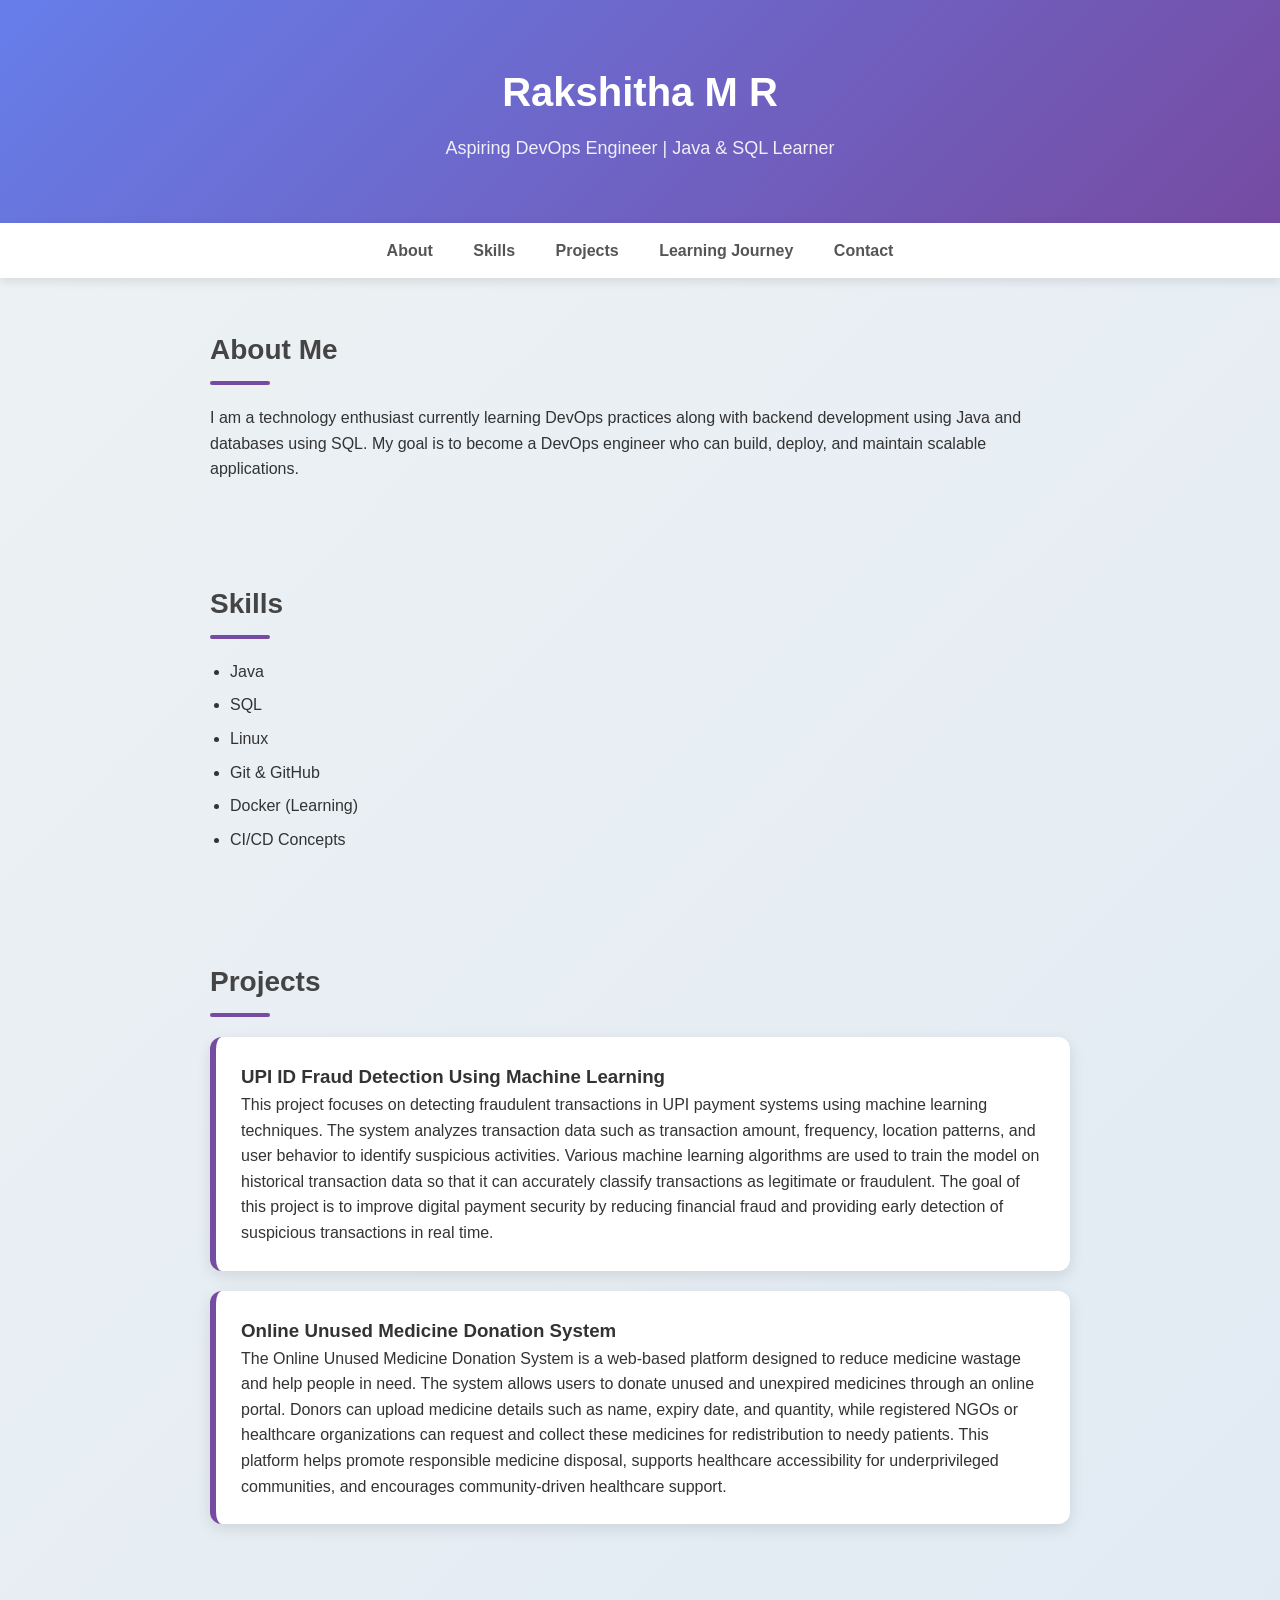
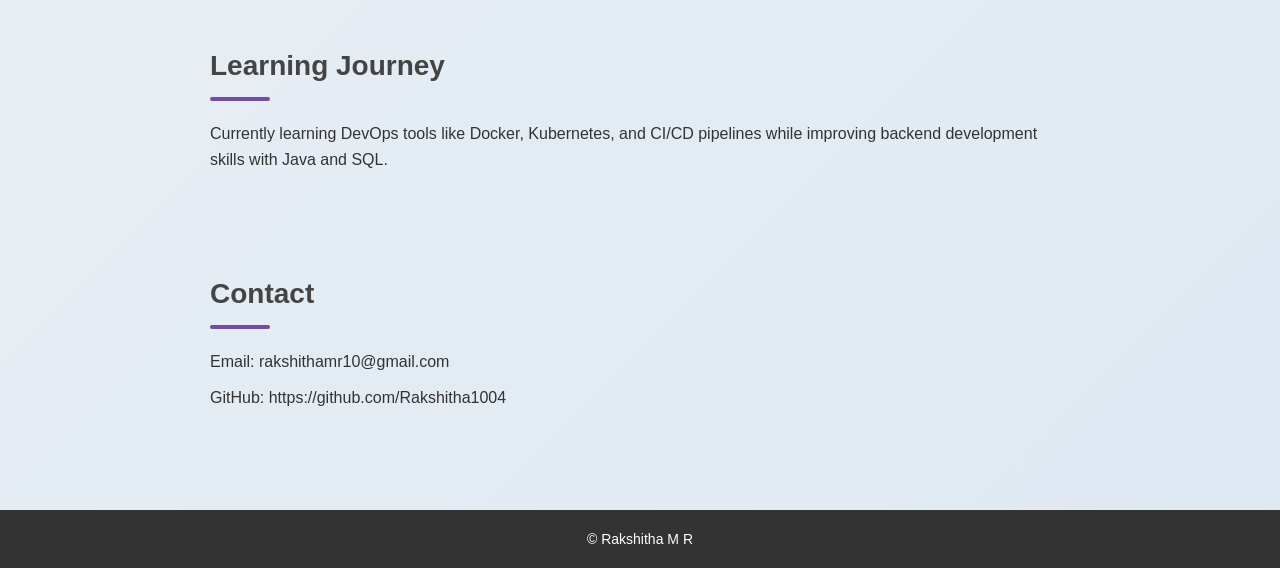
==== index.html @ 663164a5 "Portfolio updated" ====
<!DOCTYPE html>
<html lang="en">
<head>
<meta charset="UTF-8">
<title>My Portfolio</title>
<link rel="stylesheet" href="style.css">
</head>

<body>

<header>
<h1>Rakshitha M R</h1>
<p>Aspiring DevOps Engineer | Java & SQL Learner</p>
</header>

<nav>
<a href="#about">About</a>
<a href="#skills">Skills</a>
<a href="#projects">Projects</a>
<a href="#learning">Learning Journey</a>
<a href="#contact">Contact</a>
</nav>

<section id="about">
<h2>About Me</h2>
<p>
I am a technology enthusiast currently learning DevOps practices along with backend development using Java and databases using SQL.
My goal is to become a DevOps engineer who can build, deploy, and maintain scalable applications.
</p>
</section>

<section id="skills">
<h2>Skills</h2>
<ul>
<li>Java</li>
<li>SQL</li>
<li>Linux</li>
<li>Git & GitHub</li>
<li>Docker (Learning)</li>
<li>CI/CD Concepts</li>
</ul>
</section>

<section id="projects">
<h2>Projects</h2>

<div class="project">
<h3>UPI ID Fraud Detection Using Machine Learning</h3>
<p>This project focuses on detecting fraudulent transactions in UPI payment systems using machine learning techniques. The system analyzes transaction data such as transaction amount, frequency, location patterns, and user behavior to identify suspicious activities. Various machine learning algorithms are used to train the model on historical transaction data so that it can accurately classify transactions as legitimate or fraudulent. The goal of this project is to improve digital payment security by reducing financial fraud and providing early detection of suspicious transactions in real time.</p>
</div>

<div class="project">
<h3>Online Unused Medicine Donation System</h3>
<p>The Online Unused Medicine Donation System is a web-based platform designed to reduce medicine wastage and help people in need. The system allows users to donate unused and unexpired medicines through an online portal. Donors can upload medicine details such as name, expiry date, and quantity, while registered NGOs or healthcare organizations can request and collect these medicines for redistribution to needy patients. This platform helps promote responsible medicine disposal, supports healthcare accessibility for underprivileged communities, and encourages community-driven healthcare support.</p>
</div>


</section>

<section id="learning">
<h2>Learning Journey</h2>
<p>
Currently learning DevOps tools like Docker, Kubernetes, and CI/CD pipelines while improving backend development skills with Java and SQL.
</p>
</section>

<section id="contact">
<h2>Contact</h2>
<p>Email: rakshithamr10@gmail.com</p>
<p>GitHub: https://github.com/Rakshitha1004</p>
</section>

<footer>
<p>© Rakshitha M R</p>
</footer>

</body>
</html>
---- style.css ----
/* Reset */
*{
margin:0;
padding:0;
box-sizing:border-box;
}

/* Body */
body{
font-family: 'Segoe UI', Tahoma, sans-serif;
background: linear-gradient(135deg,#eef2f3,#dfe9f3);
color:#333;
line-height:1.6;
}

/* Header */
header{
background: linear-gradient(135deg,#667eea,#764ba2);
color:white;
text-align:center;
padding:60px 20px;
box-shadow:0 4px 10px rgba(0,0,0,0.2);
}

header h1{
font-size:40px;
margin-bottom:10px;
}

header p{
font-size:18px;
opacity:0.9;
}

/* Navigation */
nav{
background:#ffffff;
text-align:center;
padding:15px;
box-shadow:0 3px 10px rgba(0,0,0,0.1);
position:sticky;
top:0;
}

nav a{
color:#555;
margin:0 18px;
text-decoration:none;
font-weight:600;
font-size:16px;
transition:0.3s;
}

nav a:hover{
color:#764ba2;
}

/* Sections */
section{
padding:50px 20px;
max-width:900px;
margin:auto;
}

/* Section headings */
h2{
font-size:28px;
margin-bottom:20px;
color:#444;
position:relative;
}

h2::after{
content:"";
display:block;
width:60px;
height:4px;
background:#764ba2;
margin-top:8px;
border-radius:3px;
}

/* Skills list */
ul{
padding-left:20px;
margin-top:10px;
}

ul li{
margin-bottom:8px;
}

/* Project cards */
.project{
background:white;
padding:25px;
margin:20px 0;
border-radius:12px;
box-shadow:0 5px 15px rgba(0,0,0,0.1);
transition:0.3s;
border-left:6px solid #764ba2;
}

.project:hover{
transform:translateY(-5px);
box-shadow:0 10px 25px rgba(0,0,0,0.15);
}

/* Contact section */
#contact p{
margin:10px 0;
font-size:16px;
}

/* Footer */
footer{
background:#333;
color:white;
text-align:center;
padding:18px;
margin-top:40px;
font-size:14px;
}
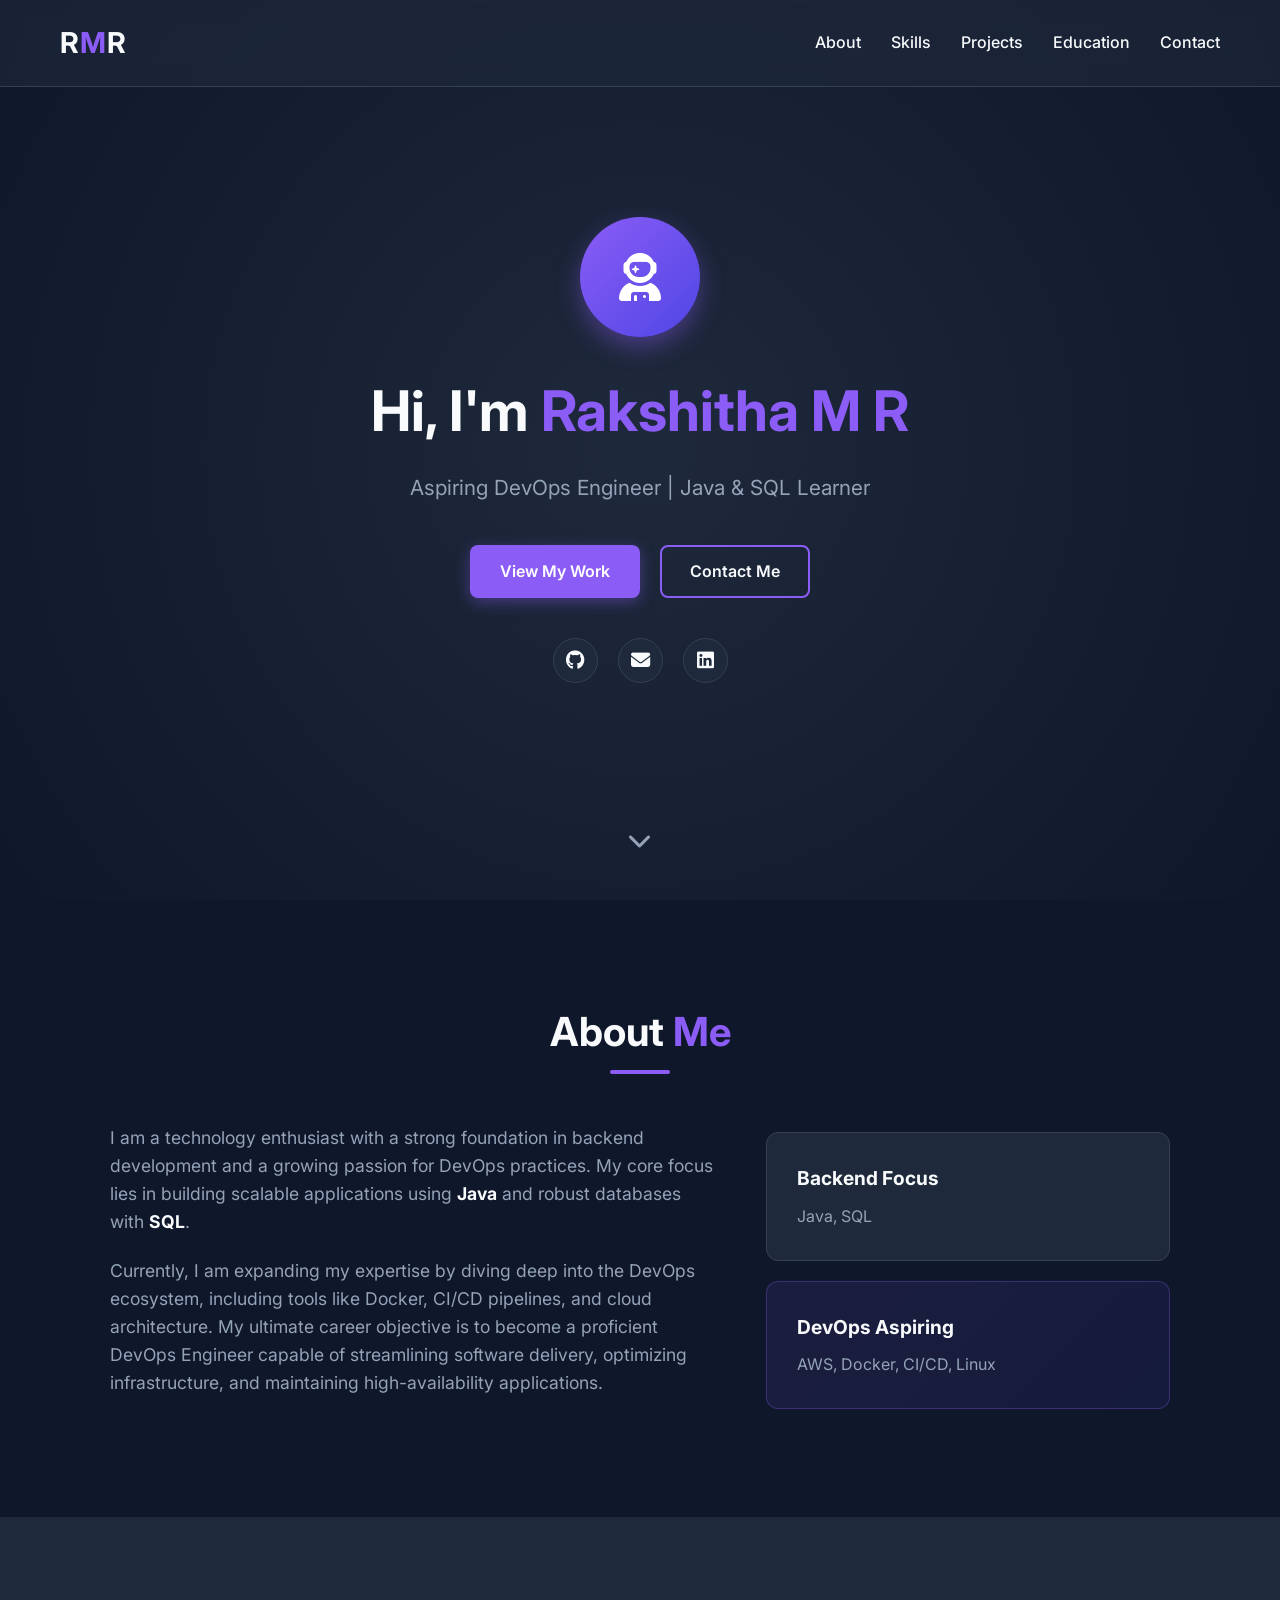
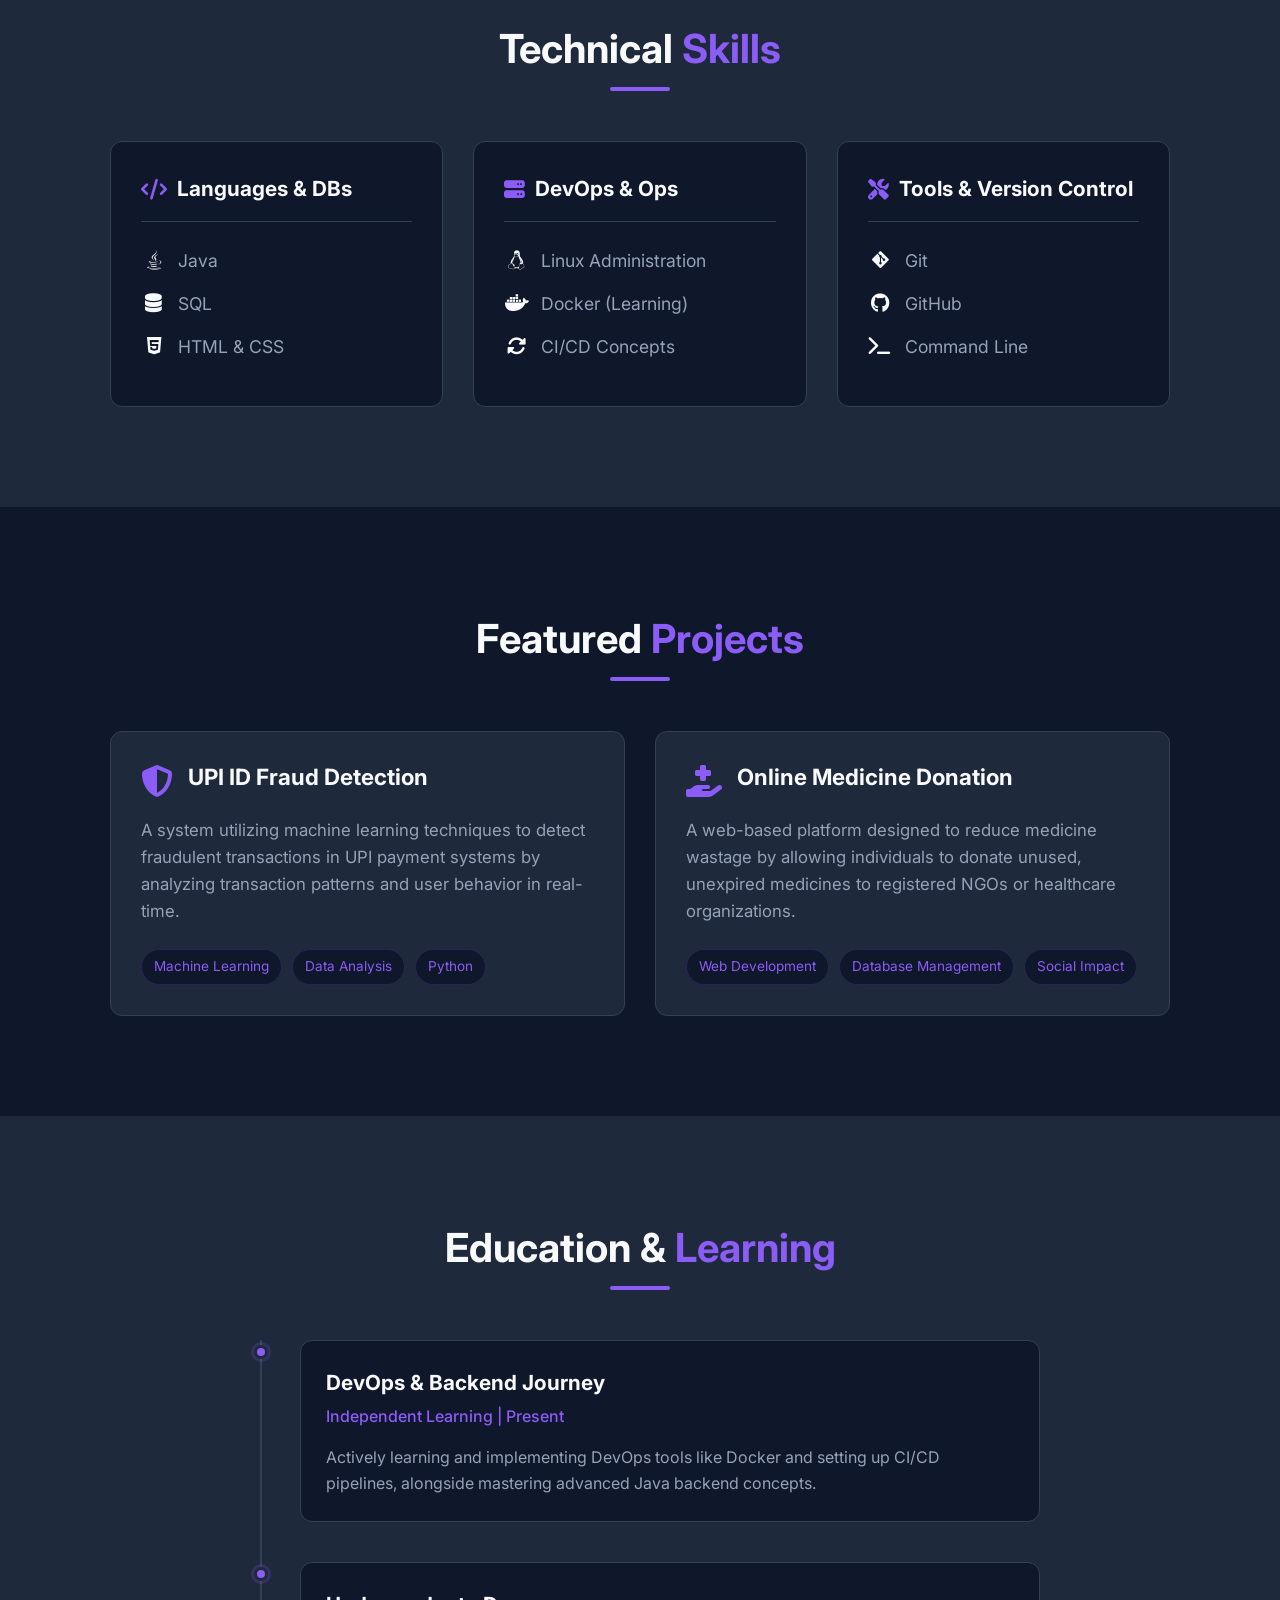
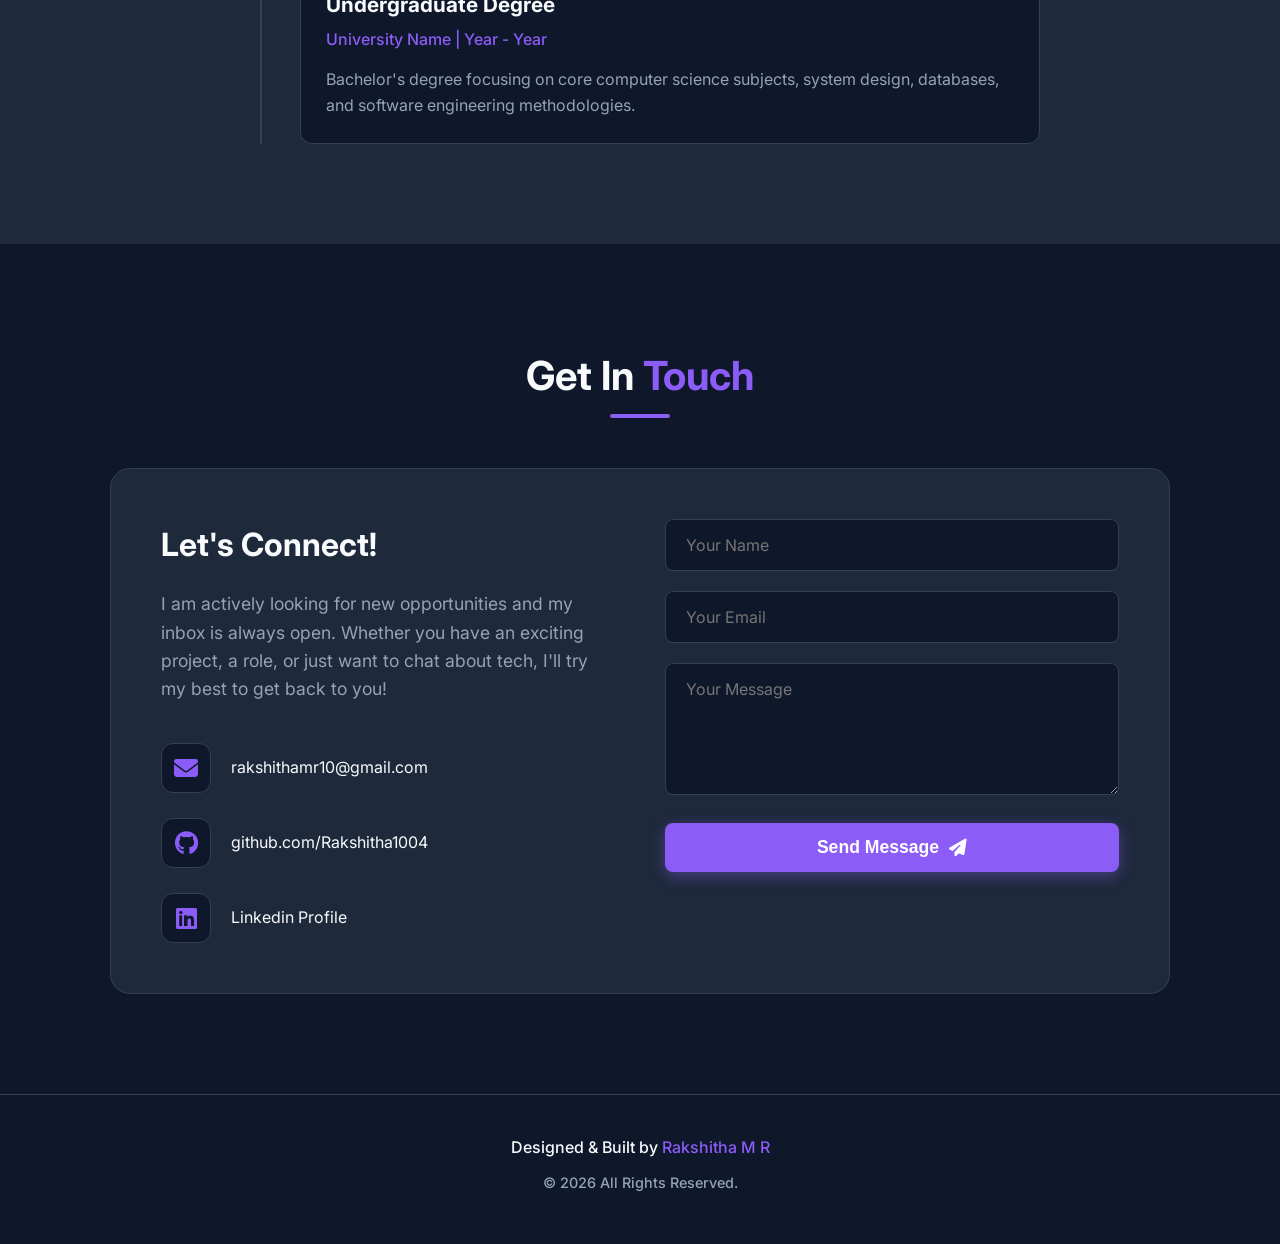
==== commit d82d9748: "Portfolio updated" ====
--- a/index.html
+++ b/index.html
@@ -1,78 +1,272 @@
 <!DOCTYPE html>
 <html lang="en">
+
 <head>
-<meta charset="UTF-8">
-<title>My Portfolio</title>
-<link rel="stylesheet" href="style.css">
+    <meta charset="UTF-8">
+    <meta name="viewport" content="width=device-width, initial-scale=1.0">
+    <title>Rakshitha M R | Portfolio</title>
+    <meta name="description" content="Portfolio of Rakshitha M R - DevOps Engineer | Java & SQL Developer">
+    <!-- Google Fonts: Inter -->
+    <link rel="preconnect" href="https://fonts.googleapis.com">
+    <link rel="preconnect" href="https://fonts.gstatic.com" crossorigin>
+    <link href="https://fonts.googleapis.com/css2?family=Inter:wght@300;400;500;600;700&display=swap" rel="stylesheet">
+    <!-- FontAwesome -->
+    <link rel="stylesheet" href="https://cdnjs.cloudflare.com/ajax/libs/font-awesome/6.4.0/css/all.min.css">
+    <link rel="stylesheet" href="style.css">
 </head>
 
 <body>
 
-<header>
-<h1>Rakshitha M R</h1>
-<p>Aspiring DevOps Engineer | Java & SQL Learner</p>
-</header>
-
-<nav>
-<a href="#about">About</a>
-<a href="#skills">Skills</a>
-<a href="#projects">Projects</a>
-<a href="#learning">Learning Journey</a>
-<a href="#contact">Contact</a>
-</nav>
-
-<section id="about">
-<h2>About Me</h2>
-<p>
-I am a technology enthusiast currently learning DevOps practices along with backend development using Java and databases using SQL.
-My goal is to become a DevOps engineer who can build, deploy, and maintain scalable applications.
-</p>
-</section>
-
-<section id="skills">
-<h2>Skills</h2>
-<ul>
-<li>Java</li>
-<li>SQL</li>
-<li>Linux</li>
-<li>Git & GitHub</li>
-<li>Docker (Learning)</li>
-<li>CI/CD Concepts</li>
-</ul>
-</section>
-
-<section id="projects">
-<h2>Projects</h2>
-
-<div class="project">
-<h3>UPI ID Fraud Detection Using Machine Learning</h3>
-<p>This project focuses on detecting fraudulent transactions in UPI payment systems using machine learning techniques. The system analyzes transaction data such as transaction amount, frequency, location patterns, and user behavior to identify suspicious activities. Various machine learning algorithms are used to train the model on historical transaction data so that it can accurately classify transactions as legitimate or fraudulent. The goal of this project is to improve digital payment security by reducing financial fraud and providing early detection of suspicious transactions in real time.</p>
-</div>
-
-<div class="project">
-<h3>Online Unused Medicine Donation System</h3>
-<p>The Online Unused Medicine Donation System is a web-based platform designed to reduce medicine wastage and help people in need. The system allows users to donate unused and unexpired medicines through an online portal. Donors can upload medicine details such as name, expiry date, and quantity, while registered NGOs or healthcare organizations can request and collect these medicines for redistribution to needy patients. This platform helps promote responsible medicine disposal, supports healthcare accessibility for underprivileged communities, and encourages community-driven healthcare support.</p>
-</div>
-
-
-</section>
-
-<section id="learning">
-<h2>Learning Journey</h2>
-<p>
-Currently learning DevOps tools like Docker, Kubernetes, and CI/CD pipelines while improving backend development skills with Java and SQL.
-</p>
-</section>
-
-<section id="contact">
-<h2>Contact</h2>
-<p>Email: rakshithamr10@gmail.com</p>
-<p>GitHub: https://github.com/Rakshitha1004</p>
-</section>
-
-<footer>
-<p>© Rakshitha M R</p>
-</footer>
-
+    <!-- Navigation -->
+    <nav class="navbar">
+        <div class="nav-content">
+            <a href="#" class="logo">R<span>M</span>R</a>
+            <ul class="nav-links">
+                <li><a href="#about">About</a></li>
+                <li><a href="#skills">Skills</a></li>
+                <li><a href="#projects">Projects</a></li>
+                <li><a href="#education">Education</a></li>
+                <li><a href="#contact">Contact</a></li>
+            </ul>
+            <div class="hamburger">
+                <i class="fas fa-bars"></i>
+            </div>
+        </div>
+    </nav>
+
+    <!-- Hero Section -->
+    <header id="hero" class="hero">
+        <div class="hero-content">
+            <div class="profile-img-placeholder">
+                <i class="fas fa-user-astronaut"></i>
+            </div>
+            <h1 class="animate-up">Hi, I'm <span class="highlight">Rakshitha M R</span></h1>
+            <p class="subtitle animate-up delay-1">Aspiring DevOps Engineer | Java & SQL Learner</p>
+            <div class="cta-buttons animate-up delay-2">
+                <a href="#projects" class="btn btn-primary">View My Work</a>
+                <a href="#contact" class="btn btn-secondary">Contact Me</a>
+            </div>
+            <div class="social-links animate-up delay-3">
+                <a href="https://github.com/Rakshitha1004" target="_blank" rel="noopener"><i
+                        class="fab fa-github"></i></a>
+                <a href="mailto:rakshithamr10@gmail.com"><i class="fas fa-envelope"></i></a>
+                <a href="#" target="_blank" rel="noopener"><i class="fab fa-linkedin"></i></a>
+            </div>
+        </div>
+        <div class="scroll-indicator">
+            <a href="#about"><i class="fas fa-chevron-down"></i></a>
+        </div>
+    </header>
+
+    <!-- About Section -->
+    <section id="about" class="section">
+        <div class="container">
+            <div class="section-header">
+                <h2>About <span class="highlight">Me</span></h2>
+            </div>
+            <div class="about-content">
+                <div class="about-text">
+                    <p>
+                        I am a technology enthusiast with a strong foundation in backend development and a growing
+                        passion for DevOps practices. My core focus lies in building scalable applications using
+                        <strong>Java</strong> and robust databases with <strong>SQL</strong>.
+                    </p>
+                    <p>
+                        Currently, I am expanding my expertise by diving deep into the DevOps ecosystem, including tools
+                        like Docker, CI/CD pipelines, and cloud architecture. My ultimate career objective is to become
+                        a proficient DevOps Engineer capable of streamlining software delivery, optimizing
+                        infrastructure, and maintaining high-availability applications.
+                    </p>
+                </div>
+                <div class="about-stats">
+                    <div class="stat-box">
+                        <h3>Backend Focus</h3>
+                        <p>Java, SQL</p>
+                    </div>
+                    <div class="stat-box highlight-box">
+                        <h3>DevOps Aspiring</h3>
+                        <p>AWS, Docker, CI/CD, Linux</p>
+                    </div>
+                </div>
+            </div>
+        </div>
+    </section>
+
+    <!-- Skills Section -->
+    <section id="skills" class="section bg-alt">
+        <div class="container">
+            <div class="section-header">
+                <h2>Technical <span class="highlight">Skills</span></h2>
+            </div>
+            <div class="skills-grid">
+
+                <div class="skill-category">
+                    <h3><i class="fas fa-code"></i> Languages & DBs</h3>
+                    <ul class="skill-list">
+                        <li><i class="fab fa-java"></i> Java</li>
+                        <li><i class="fas fa-database"></i> SQL</li>
+                        <li><i class="fab fa-html5"></i> HTML & CSS</li>
+                    </ul>
+                </div>
+
+                <div class="skill-category">
+                    <h3><i class="fas fa-server"></i> DevOps & Ops</h3>
+                    <ul class="skill-list">
+                        <li><i class="fab fa-linux"></i> Linux Administration</li>
+                        <li><i class="fab fa-docker"></i> Docker (Learning)</li>
+                        <li><i class="fas fa-sync-alt"></i> CI/CD Concepts</li>
+                    </ul>
+                </div>
+
+                <div class="skill-category">
+                    <h3><i class="fas fa-tools"></i> Tools & Version Control</h3>
+                    <ul class="skill-list">
+                        <li><i class="fab fa-git-alt"></i> Git</li>
+                        <li><i class="fab fa-github"></i> GitHub</li>
+                        <li><i class="fas fa-terminal"></i> Command Line</li>
+                    </ul>
+                </div>
+
+            </div>
+        </div>
+    </section>
+
+    <!-- Projects Section -->
+    <section id="projects" class="section">
+        <div class="container">
+            <div class="section-header">
+                <h2>Featured <span class="highlight">Projects</span></h2>
+            </div>
+            <div class="projects-grid">
+
+                <!-- Project 1 -->
+                <div class="project-card">
+                    <div class="project-content">
+                        <div class="project-header">
+                            <i class="fas fa-shield-alt project-icon"></i>
+                            <h3>UPI ID Fraud Detection</h3>
+                        </div>
+                        <p class="project-desc">A system utilizing machine learning techniques to detect fraudulent
+                            transactions in UPI payment systems by analyzing transaction patterns and user behavior in
+                            real-time.</p>
+                        <div class="project-tech">
+                            <span>Machine Learning</span>
+                            <span>Data Analysis</span>
+                            <span>Python</span>
+                        </div>
+                    </div>
+                </div>
+
+                <!-- Project 2 -->
+                <div class="project-card">
+                    <div class="project-content">
+                        <div class="project-header">
+                            <i class="fas fa-hand-holding-medical project-icon"></i>
+                            <h3>Online Medicine Donation</h3>
+                        </div>
+                        <p class="project-desc">A web-based platform designed to reduce medicine wastage by allowing
+                            individuals to donate unused, unexpired medicines to registered NGOs or healthcare
+                            organizations.</p>
+                        <div class="project-tech">
+                            <span>Web Development</span>
+                            <span>Database Management</span>
+                            <span>Social Impact</span>
+                        </div>
+                    </div>
+                </div>
+
+            </div>
+        </div>
+    </section>
+
+    <!-- Education Section -->
+    <section id="education" class="section bg-alt">
+        <div class="container">
+            <div class="section-header">
+                <h2>Education & <span class="highlight">Learning</span></h2>
+            </div>
+            <div class="timeline">
+
+                <div class="timeline-item">
+                    <div class="timeline-dot"></div>
+                    <div class="timeline-content">
+                        <h3>DevOps & Backend Journey</h3>
+                        <h4 class="timeline-subtitle">Independent Learning | Present</h4>
+                        <p>Actively learning and implementing DevOps tools like Docker and setting up CI/CD pipelines,
+                            alongside mastering advanced Java backend concepts.</p>
+                    </div>
+                </div>
+
+                <div class="timeline-item">
+                    <div class="timeline-dot"></div>
+                    <div class="timeline-content">
+                        <h3>Undergraduate Degree</h3>
+                        <h4 class="timeline-subtitle">University Name | Year - Year</h4>
+                        <p>Bachelor's degree focusing on core computer science subjects, system design, databases, and
+                            software engineering methodologies.</p> <!-- Placeholder, user can edit -->
+                    </div>
+                </div>
+
+            </div>
+        </div>
+    </section>
+
+    <!-- Contact Section -->
+    <section id="contact" class="section">
+        <div class="container">
+            <div class="section-header">
+                <h2>Get In <span class="highlight">Touch</span></h2>
+            </div>
+            <div class="contact-container">
+                <div class="contact-info">
+                    <h3>Let's Connect!</h3>
+                    <p>I am actively looking for new opportunities and my inbox is always open. Whether you have an
+                        exciting project, a role, or just want to chat about tech, I'll try my best to get back to you!
+                    </p>
+
+                    <div class="contact-links">
+                        <a href="mailto:rakshithamr10@gmail.com" class="contact-item">
+                            <div class="contact-icon"><i class="fas fa-envelope"></i></div>
+                            <span>rakshithamr10@gmail.com</span>
+                        </a>
+                        <a href="https://github.com/Rakshitha1004" target="_blank" rel="noopener" class="contact-item">
+                            <div class="contact-icon"><i class="fab fa-github"></i></div>
+                            <span>github.com/Rakshitha1004</span>
+                        </a>
+                        <a href="#" class="contact-item">
+                            <div class="contact-icon"><i class="fab fa-linkedin"></i></div>
+                            <span>Linkedin Profile</span>
+                        </a>
+                    </div>
+                </div>
+
+                <form class="contact-form"
+                    onsubmit="event.preventDefault(); alert('In a real environment, this would send an email. For now, thank you for reaching out!');">
+                    <div class="form-group">
+                        <input type="text" id="name" placeholder="Your Name" required>
+                    </div>
+                    <div class="form-group">
+                        <input type="email" id="email" placeholder="Your Email" required>
+                    </div>
+                    <div class="form-group">
+                        <textarea id="message" rows="5" placeholder="Your Message" required></textarea>
+                    </div>
+                    <button type="submit" class="btn btn-primary submit-btn">Send Message <i
+                            class="fas fa-paper-plane"></i></button>
+                </form>
+            </div>
+        </div>
+    </section>
+
+    <!-- Footer -->
+    <footer class="footer">
+        <div class="container">
+            <p>Designed & Built by <span class="highlight">Rakshitha M R</span></p>
+            <p class="copyright">© 2026 All Rights Reserved.</p>
+        </div>
+    </footer>
+
+    <script src="script.js"></script>
 </body>
+
 </html>
--- a/style.css
+++ b/style.css
@@ -1,123 +1,709 @@
-/* Reset */
-*{
-margin:0;
-padding:0;
-box-sizing:border-box;
-}
-
-/* Body */
-body{
-font-family: 'Segoe UI', Tahoma, sans-serif;
-background: linear-gradient(135deg,#eef2f3,#dfe9f3);
-color:#333;
-line-height:1.6;
-}
-
-/* Header */
-header{
-background: linear-gradient(135deg,#667eea,#764ba2);
-color:white;
-text-align:center;
-padding:60px 20px;
-box-shadow:0 4px 10px rgba(0,0,0,0.2);
-}
-
-header h1{
-font-size:40px;
-margin-bottom:10px;
-}
-
-header p{
-font-size:18px;
-opacity:0.9;
-}
-
-/* Navigation */
-nav{
-background:#ffffff;
-text-align:center;
-padding:15px;
-box-shadow:0 3px 10px rgba(0,0,0,0.1);
-position:sticky;
-top:0;
-}
-
-nav a{
-color:#555;
-margin:0 18px;
-text-decoration:none;
-font-weight:600;
-font-size:16px;
-transition:0.3s;
-}
-
-nav a:hover{
-color:#764ba2;
-}
-
-/* Sections */
-section{
-padding:50px 20px;
-max-width:900px;
-margin:auto;
-}
-
-/* Section headings */
-h2{
-font-size:28px;
-margin-bottom:20px;
-color:#444;
-position:relative;
-}
-
-h2::after{
-content:"";
-display:block;
-width:60px;
-height:4px;
-background:#764ba2;
-margin-top:8px;
-border-radius:3px;
-}
-
-/* Skills list */
-ul{
-padding-left:20px;
-margin-top:10px;
-}
-
-ul li{
-margin-bottom:8px;
-}
-
-/* Project cards */
-.project{
-background:white;
-padding:25px;
-margin:20px 0;
-border-radius:12px;
-box-shadow:0 5px 15px rgba(0,0,0,0.1);
-transition:0.3s;
-border-left:6px solid #764ba2;
-}
-
-.project:hover{
-transform:translateY(-5px);
-box-shadow:0 10px 25px rgba(0,0,0,0.15);
-}
-
-/* Contact section */
-#contact p{
-margin:10px 0;
-font-size:16px;
-}
-
-/* Footer */
-footer{
-background:#333;
-color:white;
-text-align:center;
-padding:18px;
-margin-top:40px;
-font-size:14px;
+/* ---------------
+   CSS Variables
+   --------------- */
+:root {
+  --bg-color: #0f172a;
+  --bg-alt: #1e293b;
+  --text-main: #f8fafc;
+  --text-muted: #94a3b8;
+  --accent: #8b5cf6; /* Vibrant Purple */
+  --accent-hover: #7c3aed;
+  --accent-light: rgba(139, 92, 246, 0.1);
+  --glass-bg: rgba(30, 41, 59, 0.7);
+  --border-color: #334155;
+  --font-main: 'Inter', sans-serif;
+  --transition: all 0.3s ease;
+}
+
+/* ---------------
+   Reset & Basics
+   --------------- */
+* {
+  margin: 0;
+  padding: 0;
+  box-sizing: border-box;
+}
+
+html {
+  scroll-behavior: smooth;
+  scroll-padding-top: 80px;
+}
+
+body {
+  font-family: var(--font-main);
+  background-color: var(--bg-color);
+  color: var(--text-main);
+  line-height: 1.6;
+  overflow-x: hidden;
+}
+
+a {
+  text-decoration: none;
+  color: inherit;
+}
+
+ul {
+  list-style: none;
+}
+
+.container {
+  max-width: 1100px;
+  margin: 0 auto;
+  padding: 0 20px;
+}
+
+.highlight {
+  color: var(--accent);
+}
+
+.bg-alt {
+  background-color: var(--bg-alt);
+}
+
+.section {
+  padding: 100px 0;
+}
+
+.section-header {
+  text-align: center;
+  margin-bottom: 60px;
+}
+
+.section-header h2 {
+  font-size: 2.5rem;
+  font-weight: 700;
+  display: inline-block;
+  position: relative;
+}
+
+.section-header h2::after {
+  content: '';
+  position: absolute;
+  bottom: -10px;
+  left: 50%;
+  transform: translateX(-50%);
+  width: 60px;
+  height: 4px;
+  background-color: var(--accent);
+  border-radius: 2px;
+}
+
+/* ---------------
+   Buttons
+   --------------- */
+.btn {
+  display: inline-block;
+  padding: 12px 28px;
+  border-radius: 8px;
+  font-weight: 600;
+  transition: var(--transition);
+  cursor: pointer;
+  border: 2px solid transparent;
+}
+
+.btn-primary {
+  background-color: var(--accent);
+  color: white;
+  box-shadow: 0 4px 15px rgba(139, 92, 246, 0.4);
+}
+
+.btn-primary:hover {
+  background-color: var(--accent-hover);
+  transform: translateY(-2px);
+  box-shadow: 0 6px 20px rgba(139, 92, 246, 0.6);
+}
+
+.btn-secondary {
+  background-color: transparent;
+  color: var(--text-main);
+  border-color: var(--accent);
+}
+
+.btn-secondary:hover {
+  background-color: var(--accent-light);
+  transform: translateY(-2px);
+}
+
+/* ---------------
+   Navbar
+   --------------- */
+.navbar {
+  position: fixed;
+  top: 0;
+  left: 0;
+  width: 100%;
+  background-color: var(--glass-bg);
+  backdrop-filter: blur(10px);
+  -webkit-backdrop-filter: blur(10px);
+  z-index: 1000;
+  border-bottom: 1px solid var(--border-color);
+  transition: var(--transition);
+}
+
+.nav-content {
+  max-width: 1200px;
+  margin: 0 auto;
+  padding: 20px;
+  display: flex;
+  justify-content: space-between;
+  align-items: center;
+}
+
+.logo {
+  font-size: 1.8rem;
+  font-weight: 700;
+  letter-spacing: 1px;
+}
+
+.logo span {
+  color: var(--accent);
+}
+
+.nav-links {
+  display: flex;
+  gap: 30px;
+}
+
+.nav-links a {
+  font-size: 1rem;
+  font-weight: 500;
+  transition: var(--transition);
+  position: relative;
+}
+
+.nav-links a:hover {
+  color: var(--accent);
+}
+
+.nav-links a::after {
+  content: '';
+  position: absolute;
+  width: 0;
+  height: 2px;
+  bottom: -5px;
+  left: 0;
+  background-color: var(--accent);
+  transition: width 0.3s ease;
+}
+
+.nav-links a:hover::after {
+  width: 100%;
+}
+
+.hamburger {
+  display: none;
+  font-size: 1.5rem;
+  cursor: pointer;
+}
+
+/* ---------------
+   Hero Section
+   --------------- */
+.hero {
+  height: 100vh;
+  display: flex;
+  flex-direction: column;
+  justify-content: center;
+  align-items: center;
+  text-align: center;
+  position: relative;
+  padding: 0 20px;
+  background: radial-gradient(circle at center, #1e293b 0%, #0f172a 100%);
+}
+
+.profile-img-placeholder {
+  width: 120px;
+  height: 120px;
+  border-radius: 50%;
+  background: linear-gradient(135deg, var(--accent), #4f46e5);
+  display: flex;
+  justify-content: center;
+  align-items: center;
+  font-size: 3rem;
+  color: white;
+  margin: 0 auto 30px;
+  box-shadow: 0 10px 25px rgba(139, 92, 246, 0.4);
+}
+
+.hero h1 {
+  font-size: 3.5rem;
+  font-weight: 700;
+  margin-bottom: 15px;
+}
+
+.hero .subtitle {
+  font-size: 1.3rem;
+  color: var(--text-muted);
+  margin-bottom: 40px;
+  max-width: 600px;
+}
+
+.cta-buttons {
+  display: flex;
+  gap: 20px;
+  justify-content: center;
+  margin-bottom: 40px;
+}
+
+.social-links {
+  display: flex;
+  gap: 20px;
+  justify-content: center;
+}
+
+.social-links a {
+  display: flex;
+  justify-content: center;
+  align-items: center;
+  width: 45px;
+  height: 45px;
+  border-radius: 50%;
+  background-color: var(--bg-alt);
+  color: var(--text-main);
+  font-size: 1.2rem;
+  transition: var(--transition);
+  border: 1px solid var(--border-color);
+}
+
+.social-links a:hover {
+  background-color: var(--accent);
+  color: white;
+  transform: translateY(-3px);
+  border-color: var(--accent);
+  box-shadow: 0 5px 15px rgba(139, 92, 246, 0.4);
+}
+
+.scroll-indicator {
+  position: absolute;
+  bottom: 40px;
+  left: 50%;
+  transform: translateX(-50%);
+  animation: bounce 2s infinite;
+}
+
+.scroll-indicator a {
+  font-size: 1.5rem;
+  color: var(--text-muted);
+  transition: var(--transition);
+}
+
+.scroll-indicator a:hover {
+  color: var(--accent);
+}
+
+@keyframes bounce {
+  0%, 20%, 50%, 80%, 100% { transform: translateY(0); }
+  40% { transform: translateY(-15px); }
+  60% { transform: translateY(-7px); }
+}
+
+/* Animations */
+.animate-up {
+  opacity: 0;
+  transform: translateY(30px);
+  animation: fadeUp 0.8s ease forwards;
+}
+
+.delay-1 { animation-delay: 0.2s; }
+.delay-2 { animation-delay: 0.4s; }
+.delay-3 { animation-delay: 0.6s; }
+
+@keyframes fadeUp {
+  to {
+    opacity: 1;
+    transform: translateY(0);
+  }
+}
+
+/* ---------------
+   About Section
+   --------------- */
+.about-content {
+  display: grid;
+  grid-template-columns: 3fr 2fr;
+  gap: 50px;
+  align-items: center;
+}
+
+.about-text p {
+  margin-bottom: 20px;
+  font-size: 1.1rem;
+  color: var(--text-muted);
+}
+
+.about-text p strong {
+  color: var(--text-main);
+}
+
+.about-stats {
+  display: flex;
+  flex-direction: column;
+  gap: 20px;
+}
+
+.stat-box {
+  background-color: var(--bg-alt);
+  padding: 30px;
+  border-radius: 12px;
+  border: 1px solid var(--border-color);
+  transition: var(--transition);
+}
+
+.stat-box:hover {
+  transform: translateY(-5px);
+  border-color: var(--accent);
+}
+
+.stat-box h3 {
+  font-size: 1.2rem;
+  margin-bottom: 10px;
+  color: var(--text-main);
+}
+
+.stat-box p {
+  color: var(--text-muted);
+}
+
+.highlight-box {
+  background: linear-gradient(135deg, rgba(139, 92, 246, 0.1), rgba(79, 70, 229, 0.1));
+  border-color: rgba(139, 92, 246, 0.3);
+}
+
+/* ---------------
+   Skills Section
+   --------------- */
+.skills-grid {
+  display: grid;
+  grid-template-columns: repeat(auto-fit, minmax(300px, 1fr));
+  gap: 30px;
+}
+
+.skill-category {
+  background-color: var(--bg-color);
+  padding: 30px;
+  border-radius: 12px;
+  border: 1px solid var(--border-color);
+  transition: var(--transition);
+}
+
+.skill-category:hover {
+  box-shadow: 0 10px 30px rgba(0, 0, 0, 0.2);
+  border-color: var(--accent);
+}
+
+.skill-category h3 {
+  font-size: 1.3rem;
+  margin-bottom: 25px;
+  padding-bottom: 15px;
+  border-bottom: 1px solid var(--border-color);
+  display: flex;
+  align-items: center;
+  gap: 10px;
+}
+
+.skill-category h3 i {
+  color: var(--accent);
+}
+
+.skill-list li {
+  margin-bottom: 15px;
+  font-size: 1.1rem;
+  color: var(--text-muted);
+  display: flex;
+  align-items: center;
+  gap: 12px;
+}
+
+.skill-list li i {
+  font-size: 1.2rem;
+  width: 25px;
+  text-align: center;
+  color: var(--text-main);
+}
+
+/* ---------------
+   Projects Section
+   --------------- */
+.projects-grid {
+  display: grid;
+  grid-template-columns: repeat(auto-fit, minmax(320px, 1fr));
+  gap: 30px;
+}
+
+.project-card {
+  background-color: var(--bg-alt);
+  border-radius: 12px;
+  border: 1px solid var(--border-color);
+  overflow: hidden;
+  transition: var(--transition);
+  position: relative;
+}
+
+.project-card:hover {
+  transform: translateY(-10px);
+  border-color: var(--accent);
+  box-shadow: 0 15px 30px rgba(0, 0, 0, 0.3);
+}
+
+.project-content {
+  padding: 30px;
+}
+
+.project-header {
+  display: flex;
+  align-items: flex-start;
+  gap: 15px;
+  margin-bottom: 20px;
+}
+
+.project-icon {
+  font-size: 2rem;
+  color: var(--accent);
+  margin-top: 3px;
+}
+
+.project-header h3 {
+  font-size: 1.4rem;
+  line-height: 1.3;
+}
+
+.project-desc {
+  color: var(--text-muted);
+  margin-bottom: 25px;
+  font-size: 1.05rem;
+}
+
+.project-tech {
+  display: flex;
+  flex-wrap: wrap;
+  gap: 10px;
+}
+
+.project-tech span {
+  font-size: 0.85rem;
+  background-color: var(--bg-color);
+  padding: 6px 12px;
+  border-radius: 20px;
+  color: var(--accent);
+  border: 1px solid rgba(139, 92, 246, 0.2);
+}
+
+/* ---------------
+   Education Timeline
+   --------------- */
+.timeline {
+  max-width: 800px;
+  margin: 0 auto;
+  position: relative;
+}
+
+.timeline::before {
+  content: '';
+  position: absolute;
+  top: 0;
+  left: 20px;
+  width: 2px;
+  height: 100%;
+  background-color: var(--border-color);
+}
+
+.timeline-item {
+  position: relative;
+  padding-left: 60px;
+  margin-bottom: 40px;
+}
+
+.timeline-item:last-child {
+  margin-bottom: 0;
+}
+
+.timeline-dot {
+  position: absolute;
+  top: 5px;
+  left: 14px;
+  width: 14px;
+  height: 14px;
+  border-radius: 50%;
+  background-color: var(--accent);
+  border: 3px solid var(--bg-alt);
+  box-shadow: 0 0 0 3px rgba(139, 92, 246, 0.2);
+}
+
+.timeline-content {
+  background-color: var(--bg-color);
+  padding: 25px;
+  border-radius: 12px;
+  border: 1px solid var(--border-color);
+  transition: var(--transition);
+}
+
+.timeline-content:hover {
+  border-color: var(--accent);
+}
+
+.timeline-content h3 {
+  font-size: 1.3rem;
+  margin-bottom: 5px;
+}
+
+.timeline-subtitle {
+  font-size: 1rem;
+  color: var(--accent);
+  font-weight: 500;
+  margin-bottom: 15px;
+}
+
+.timeline-content p {
+  color: var(--text-muted);
+}
+
+/* ---------------
+   Contact Section
+   --------------- */
+.contact-container {
+  display: grid;
+  grid-template-columns: 1fr 1fr;
+  gap: 50px;
+  background-color: var(--bg-alt);
+  padding: 50px;
+  border-radius: 20px;
+  border: 1px solid var(--border-color);
+}
+
+.contact-info h3 {
+  font-size: 2rem;
+  margin-bottom: 20px;
+}
+
+.contact-info p {
+  color: var(--text-muted);
+  margin-bottom: 40px;
+  font-size: 1.1rem;
+}
+
+.contact-links {
+  display: flex;
+  flex-direction: column;
+  gap: 25px;
+}
+
+.contact-item {
+  display: flex;
+  align-items: center;
+  gap: 20px;
+  transition: var(--transition);
+}
+
+.contact-item:hover {
+  color: var(--accent);
+  transform: translateX(5px);
+}
+
+.contact-icon {
+  width: 50px;
+  height: 50px;
+  border-radius: 12px;
+  background-color: var(--bg-color);
+  display: flex;
+  justify-content: center;
+  align-items: center;
+  font-size: 1.5rem;
+  color: var(--accent);
+  border: 1px solid var(--border-color);
+}
+
+.contact-form {
+  display: flex;
+  flex-direction: column;
+  gap: 20px;
+}
+
+.form-group input,
+.form-group textarea {
+  width: 100%;
+  padding: 15px 20px;
+  background-color: var(--bg-color);
+  border: 1px solid var(--border-color);
+  border-radius: 8px;
+  color: var(--text-main);
+  font-size: 1rem;
+  font-family: var(--font-main);
+  transition: var(--transition);
+}
+
+.form-group textarea {
+  resize: vertical;
+}
+
+.form-group input:focus,
+.form-group textarea:focus {
+  outline: none;
+  border-color: var(--accent);
+  box-shadow: 0 0 0 3px rgba(139, 92, 246, 0.1);
+}
+
+.submit-btn {
+  display: flex;
+  align-items: center;
+  justify-content: center;
+  gap: 10px;
+  font-size: 1.1rem;
+  width: 100%;
+  cursor: pointer;
+}
+
+/* ---------------
+   Footer
+   --------------- */
+.footer {
+  text-align: center;
+  padding: 40px 0;
+  border-top: 1px solid var(--border-color);
+  background-color: var(--bg-color);
+}
+
+.footer p {
+  margin-bottom: 10px;
+  font-weight: 500;
+}
+
+.copyright {
+  color: var(--text-muted);
+  font-size: 0.9rem;
+}
+
+/* ---------------
+   Media Queries
+   --------------- */
+@media (max-width: 992px) {
+  .hero h1 { font-size: 3rem; }
+  .about-content, .contact-container { grid-template-columns: 1fr; }
+  .contact-container { padding: 30px; }
+}
+
+@media (max-width: 768px) {
+  .nav-links {
+    display: none;
+    position: absolute;
+    top: 70px;
+    left: 0;
+    width: 100%;
+    background-color: var(--bg-alt);
+    flex-direction: column;
+    padding: 20px;
+    text-align: center;
+    border-bottom: 1px solid var(--border-color);
+    box-shadow: 0 10px 20px rgba(0,0,0,0.2);
+  }
+  
+  .nav-links.active {
+    display: flex;
+  }
+  
+  .hamburger { display: block; }
+  .hero h1 { font-size: 2.5rem; }
+  .hero .subtitle { font-size: 1.2rem; }
+  .cta-buttons { flex-direction: column; gap: 15px; }
+  .section { padding: 70px 0; }
+  .projects-grid { grid-template-columns: 1fr; }
 }
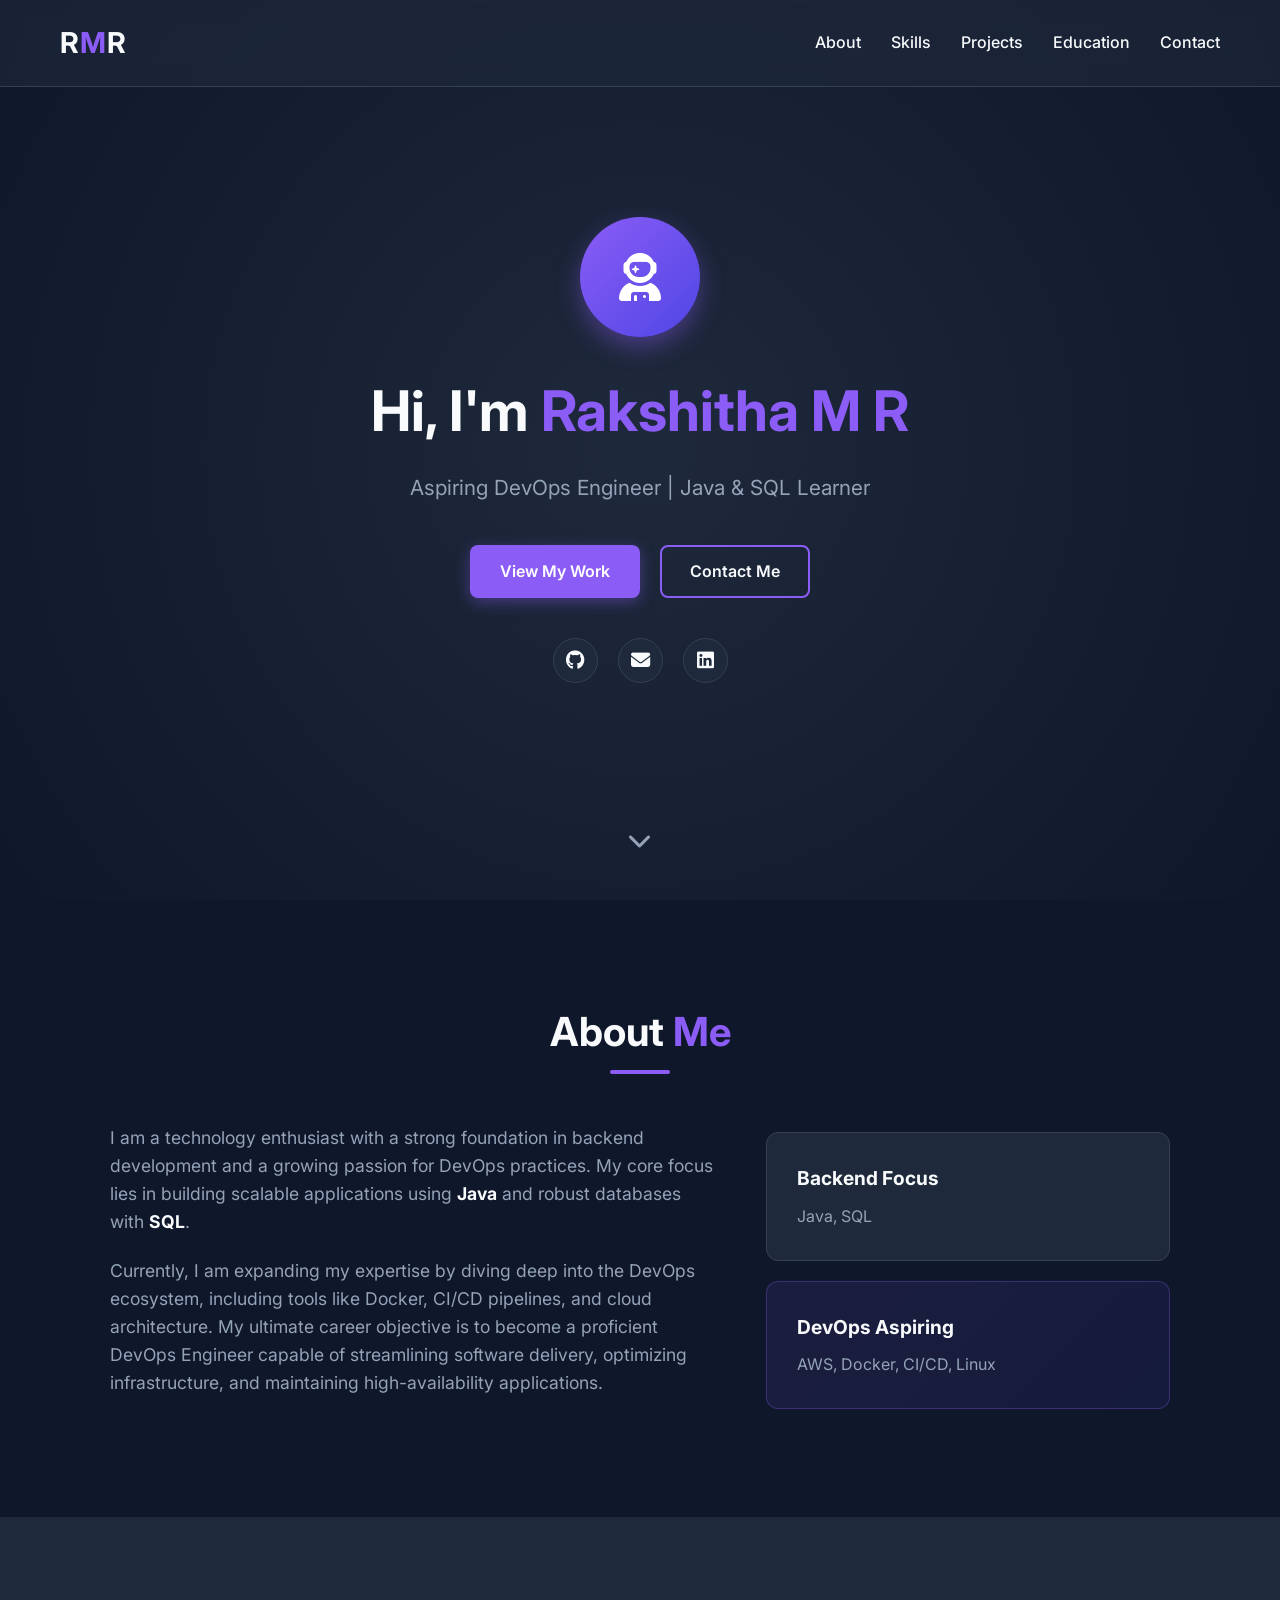
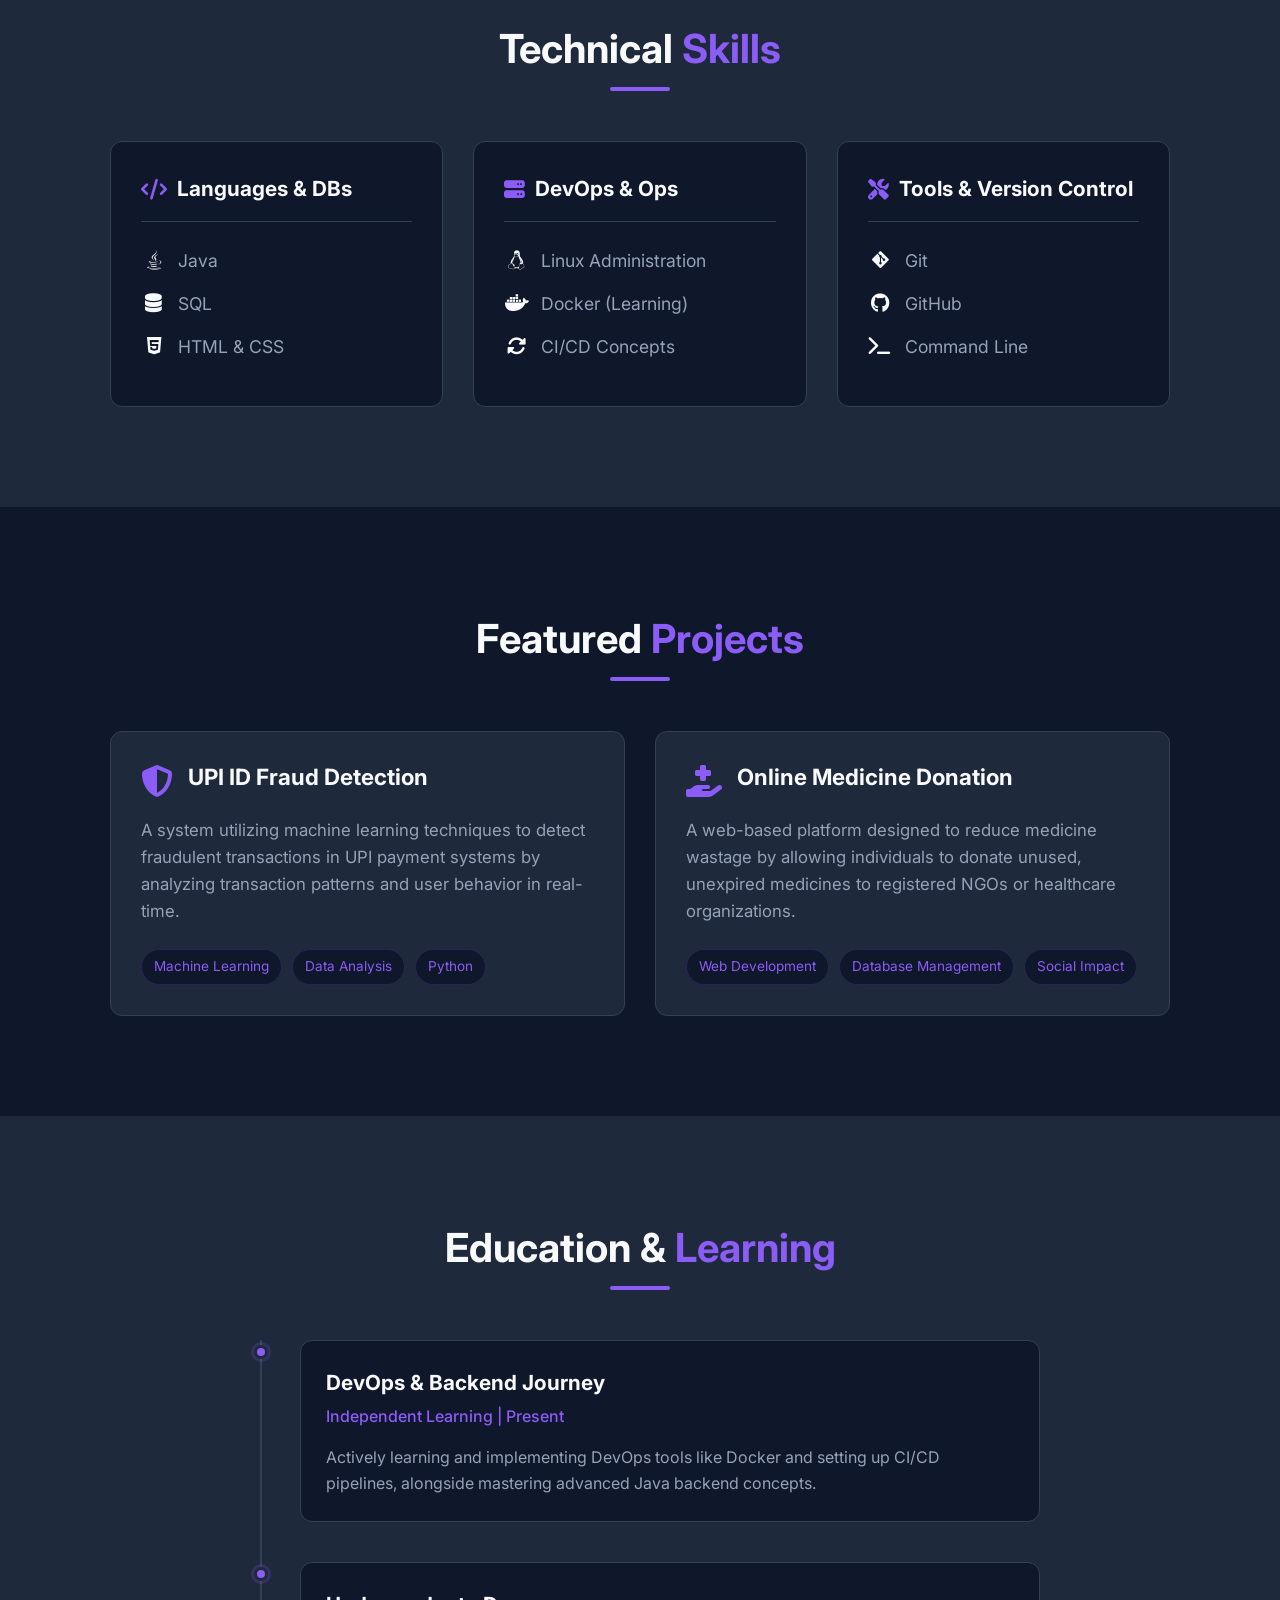
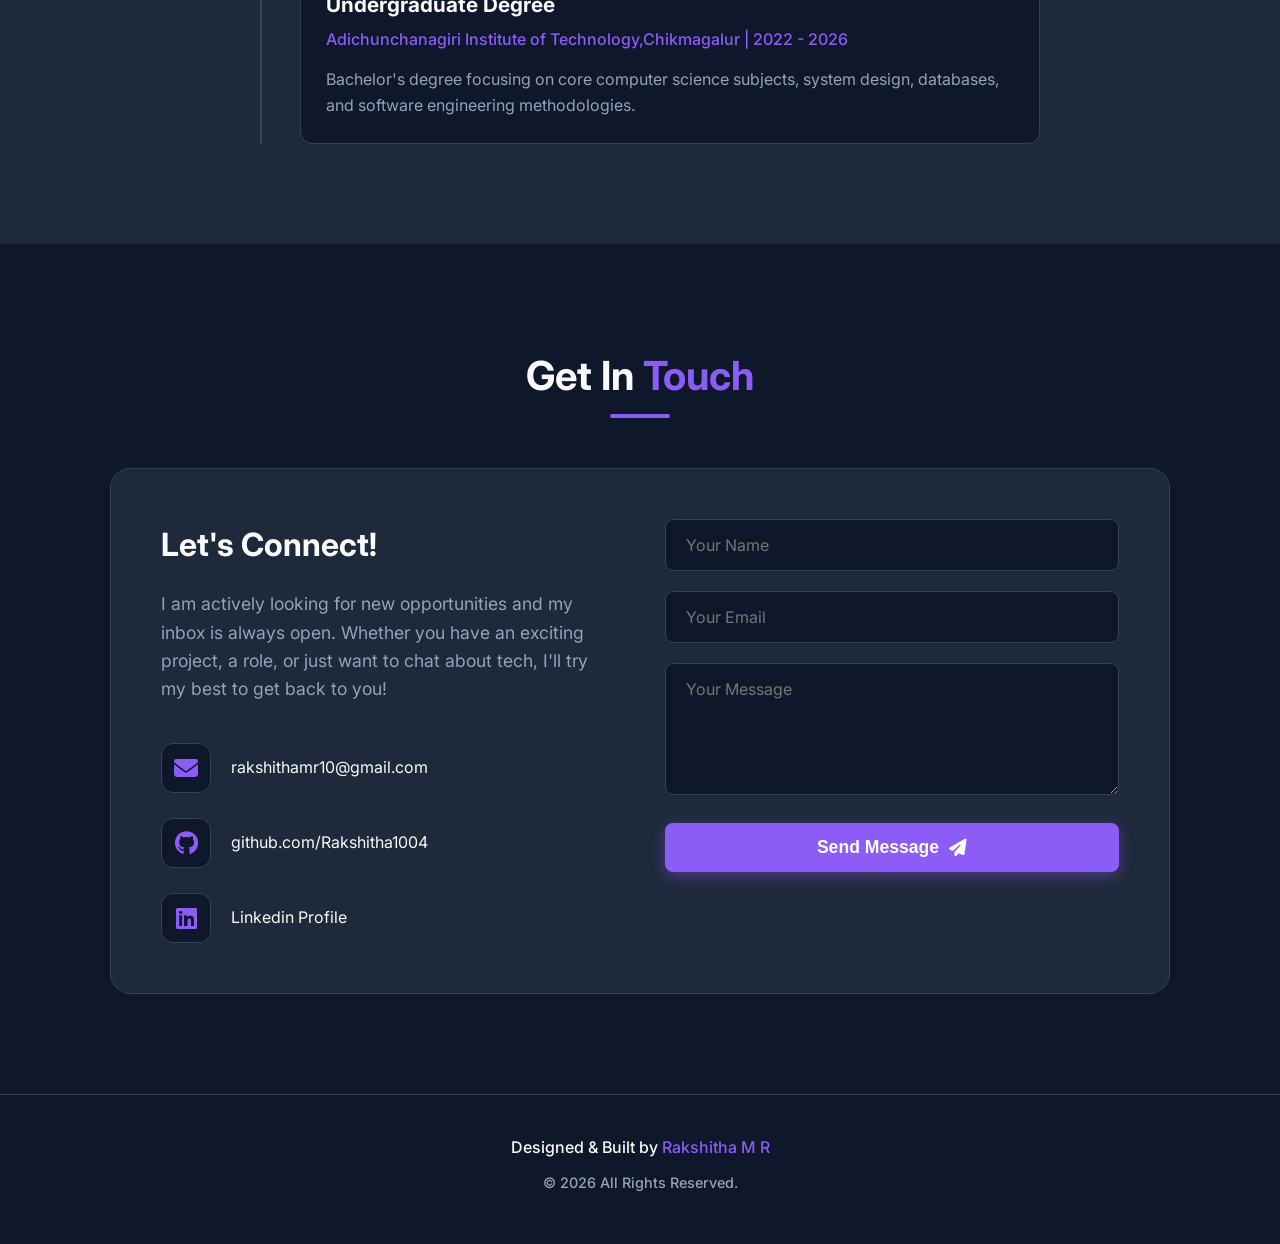
==== commit 87727436: "Reccently updated" ====
--- a/index.html
+++ b/index.html
@@ -50,7 +50,7 @@
                 <a href="https://github.com/Rakshitha1004" target="_blank" rel="noopener"><i
                         class="fab fa-github"></i></a>
                 <a href="mailto:rakshithamr10@gmail.com"><i class="fas fa-envelope"></i></a>
-                <a href="#" target="_blank" rel="noopener"><i class="fab fa-linkedin"></i></a>
+                <a href="https://www.linkedin.com/in/rakshitha-m-r-a49ba729b/" target="_blank" rel="noopener"><i class="fab fa-linkedin"></i></a>
             </div>
         </div>
         <div class="scroll-indicator">
@@ -201,7 +201,7 @@
                     <div class="timeline-dot"></div>
                     <div class="timeline-content">
                         <h3>Undergraduate Degree</h3>
-                        <h4 class="timeline-subtitle">University Name | Year - Year</h4>
+                        <h4 class="timeline-subtitle">Adichunchanagiri Institute of Technology,Chikmagalur | 2022 - 2026</h4>
                         <p>Bachelor's degree focusing on core computer science subjects, system design, databases, and
                             software engineering methodologies.</p> <!-- Placeholder, user can edit -->
                     </div>
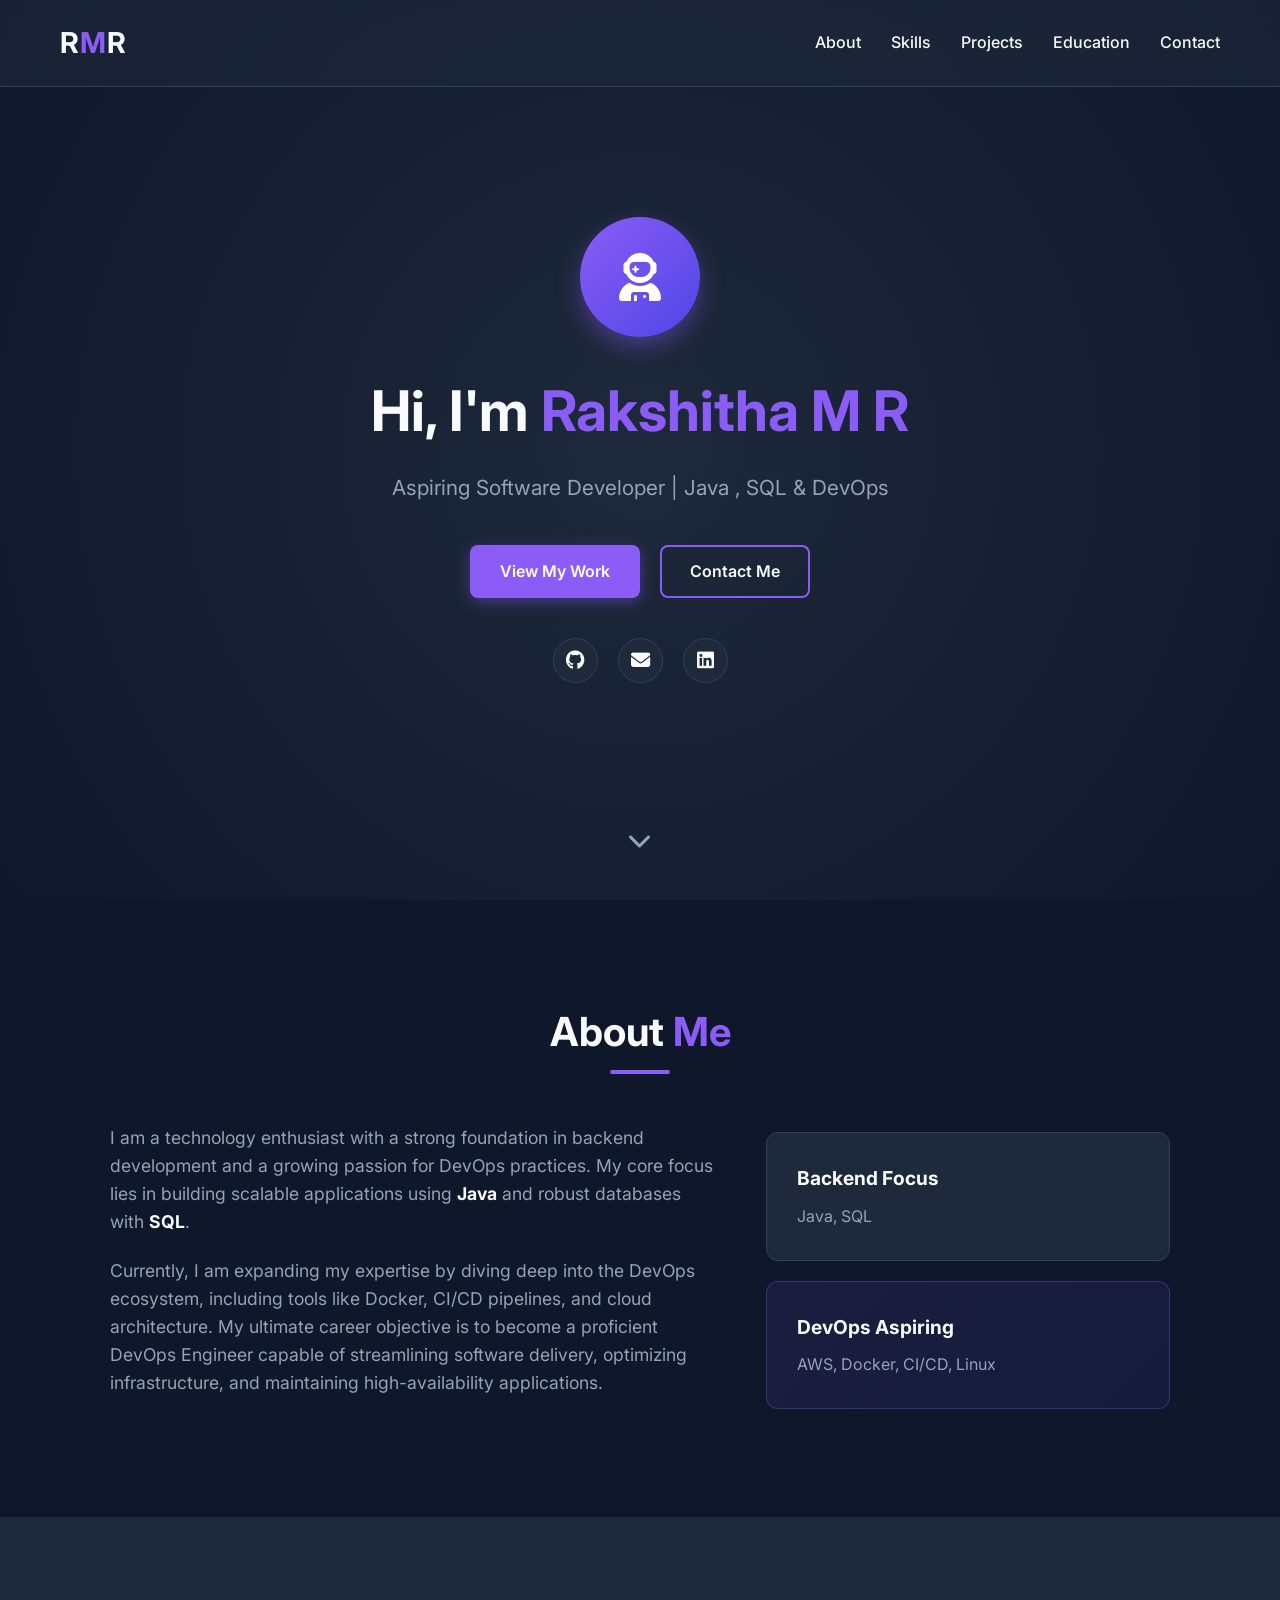
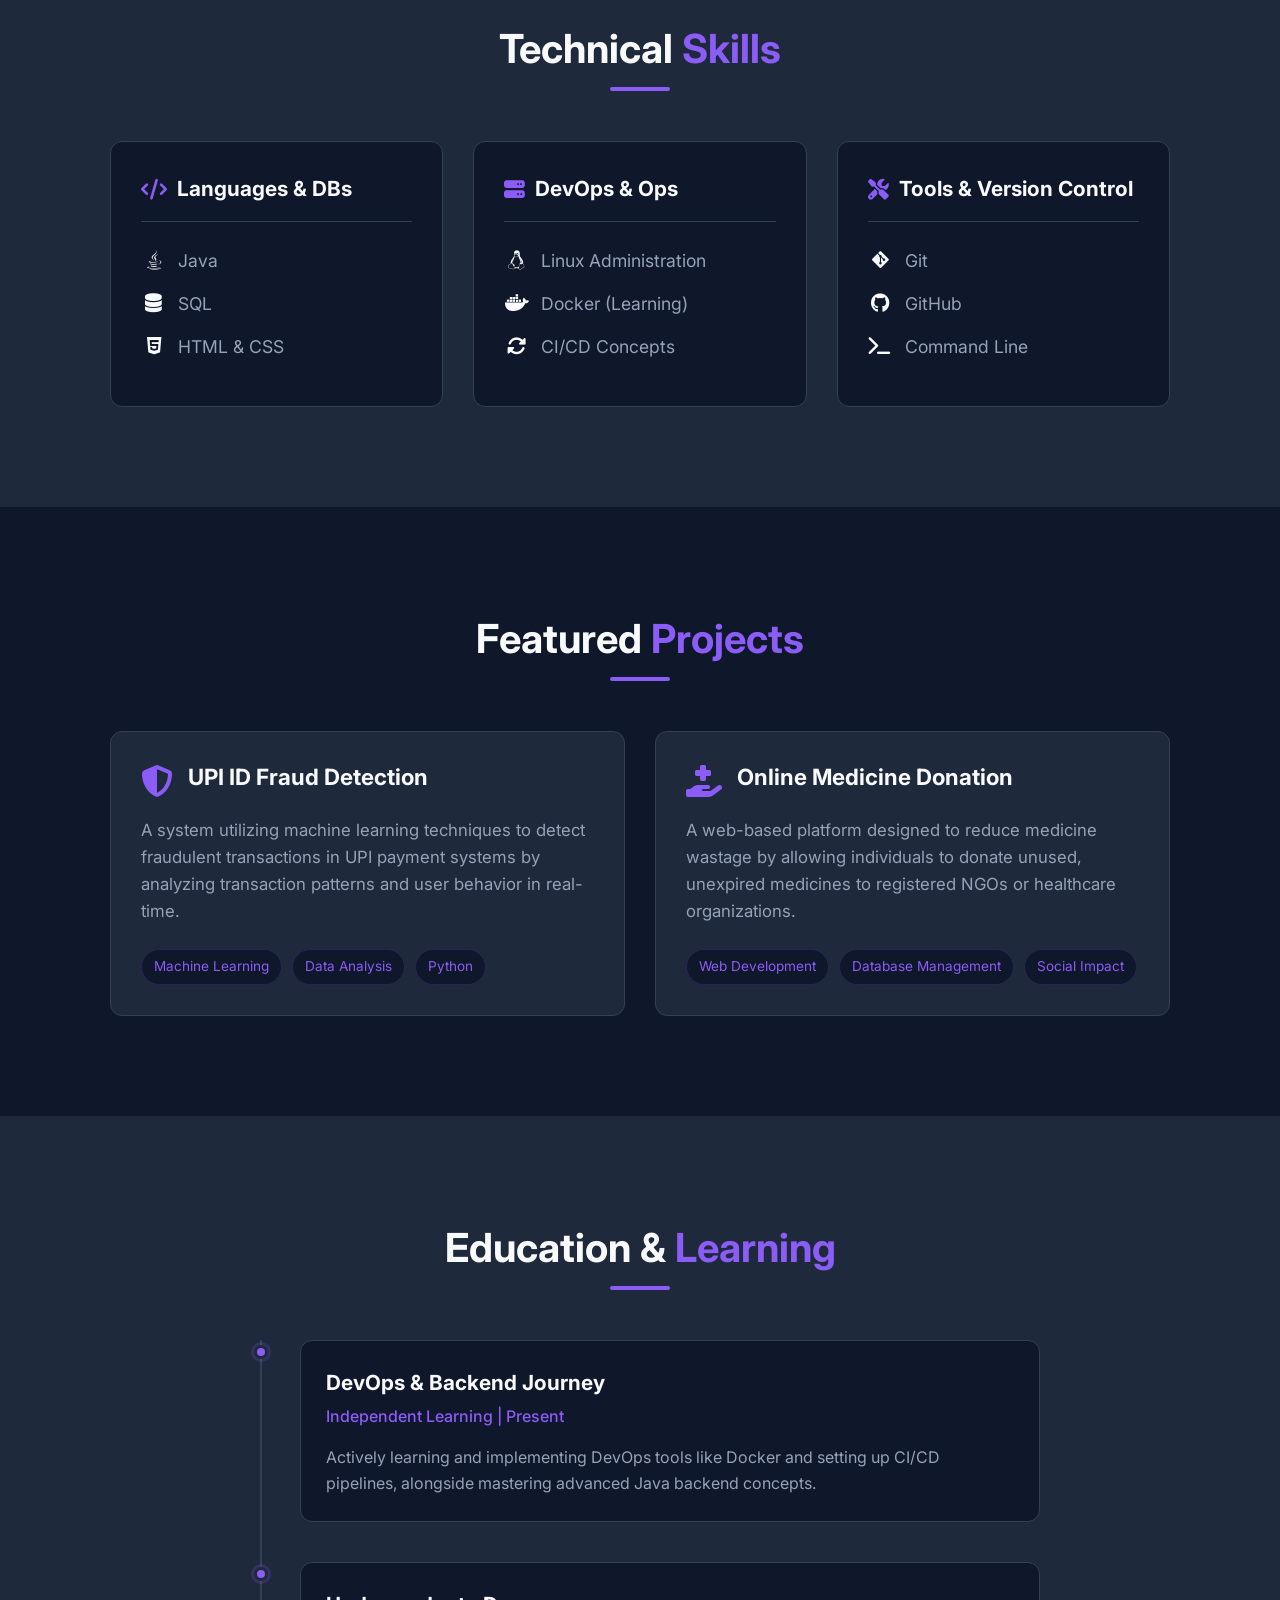
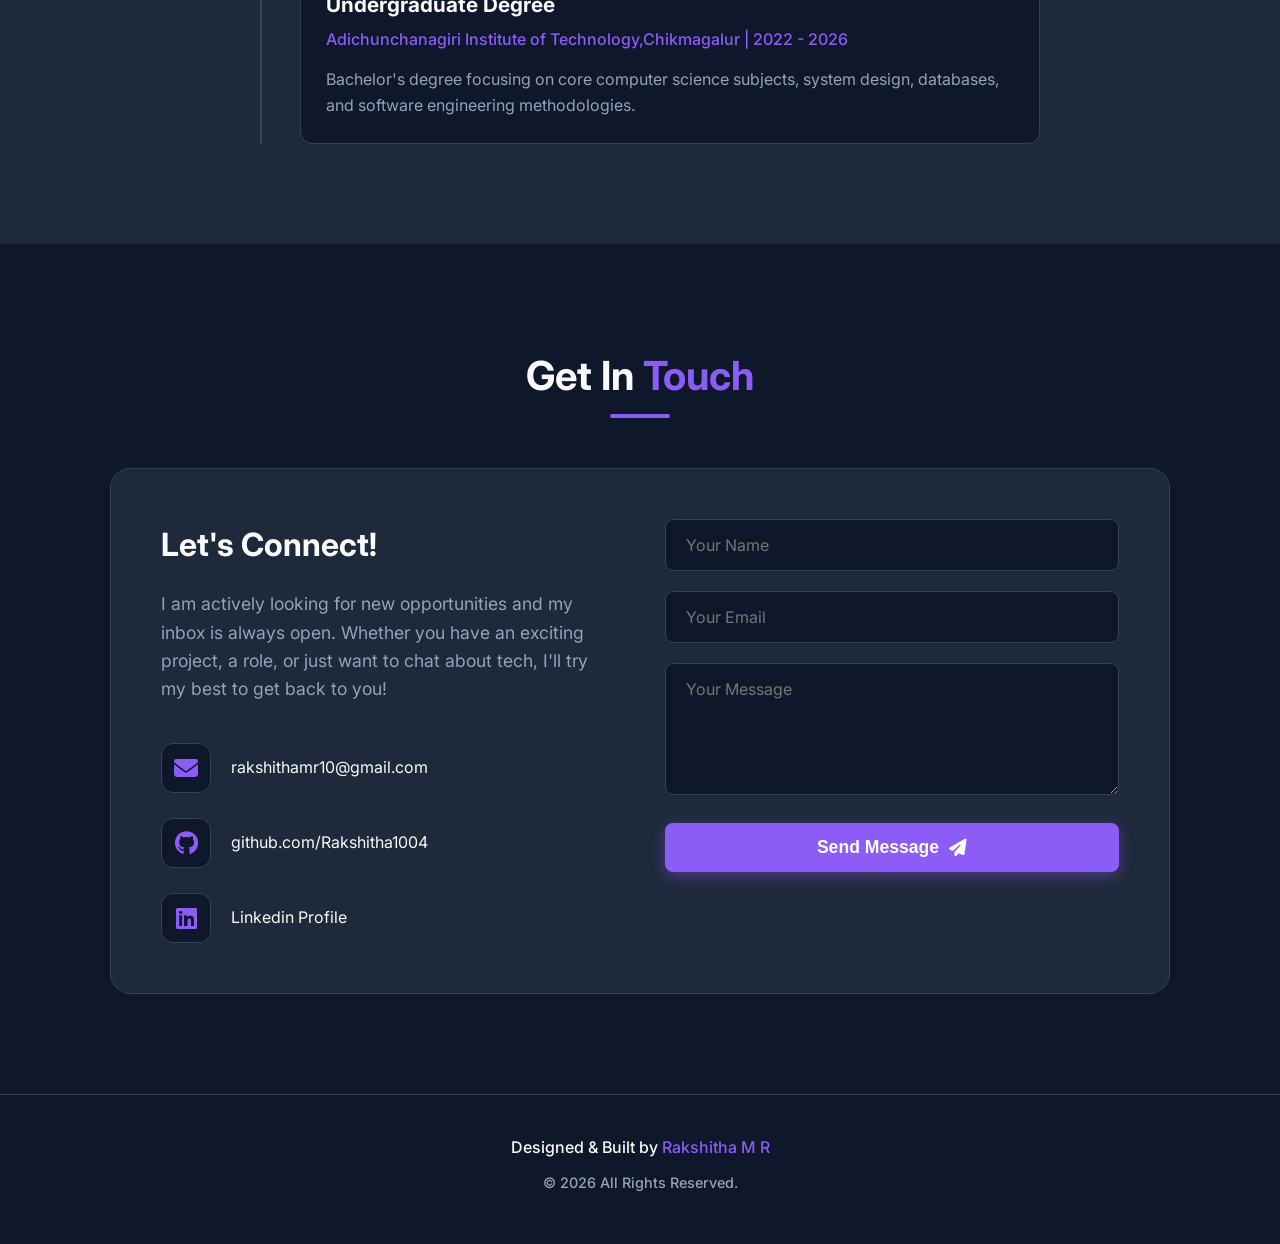
==== commit c49df664: "Recent update" ====
--- a/index.html
+++ b/index.html
@@ -41,7 +41,7 @@
                 <i class="fas fa-user-astronaut"></i>
             </div>
             <h1 class="animate-up">Hi, I'm <span class="highlight">Rakshitha M R</span></h1>
-            <p class="subtitle animate-up delay-1">Aspiring DevOps Engineer | Java & SQL Learner</p>
+            <p class="subtitle animate-up delay-1">Aspiring Software Developer | Java , SQL & DevOps </p>
             <div class="cta-buttons animate-up delay-2">
                 <a href="#projects" class="btn btn-primary">View My Work</a>
                 <a href="#contact" class="btn btn-secondary">Contact Me</a>
